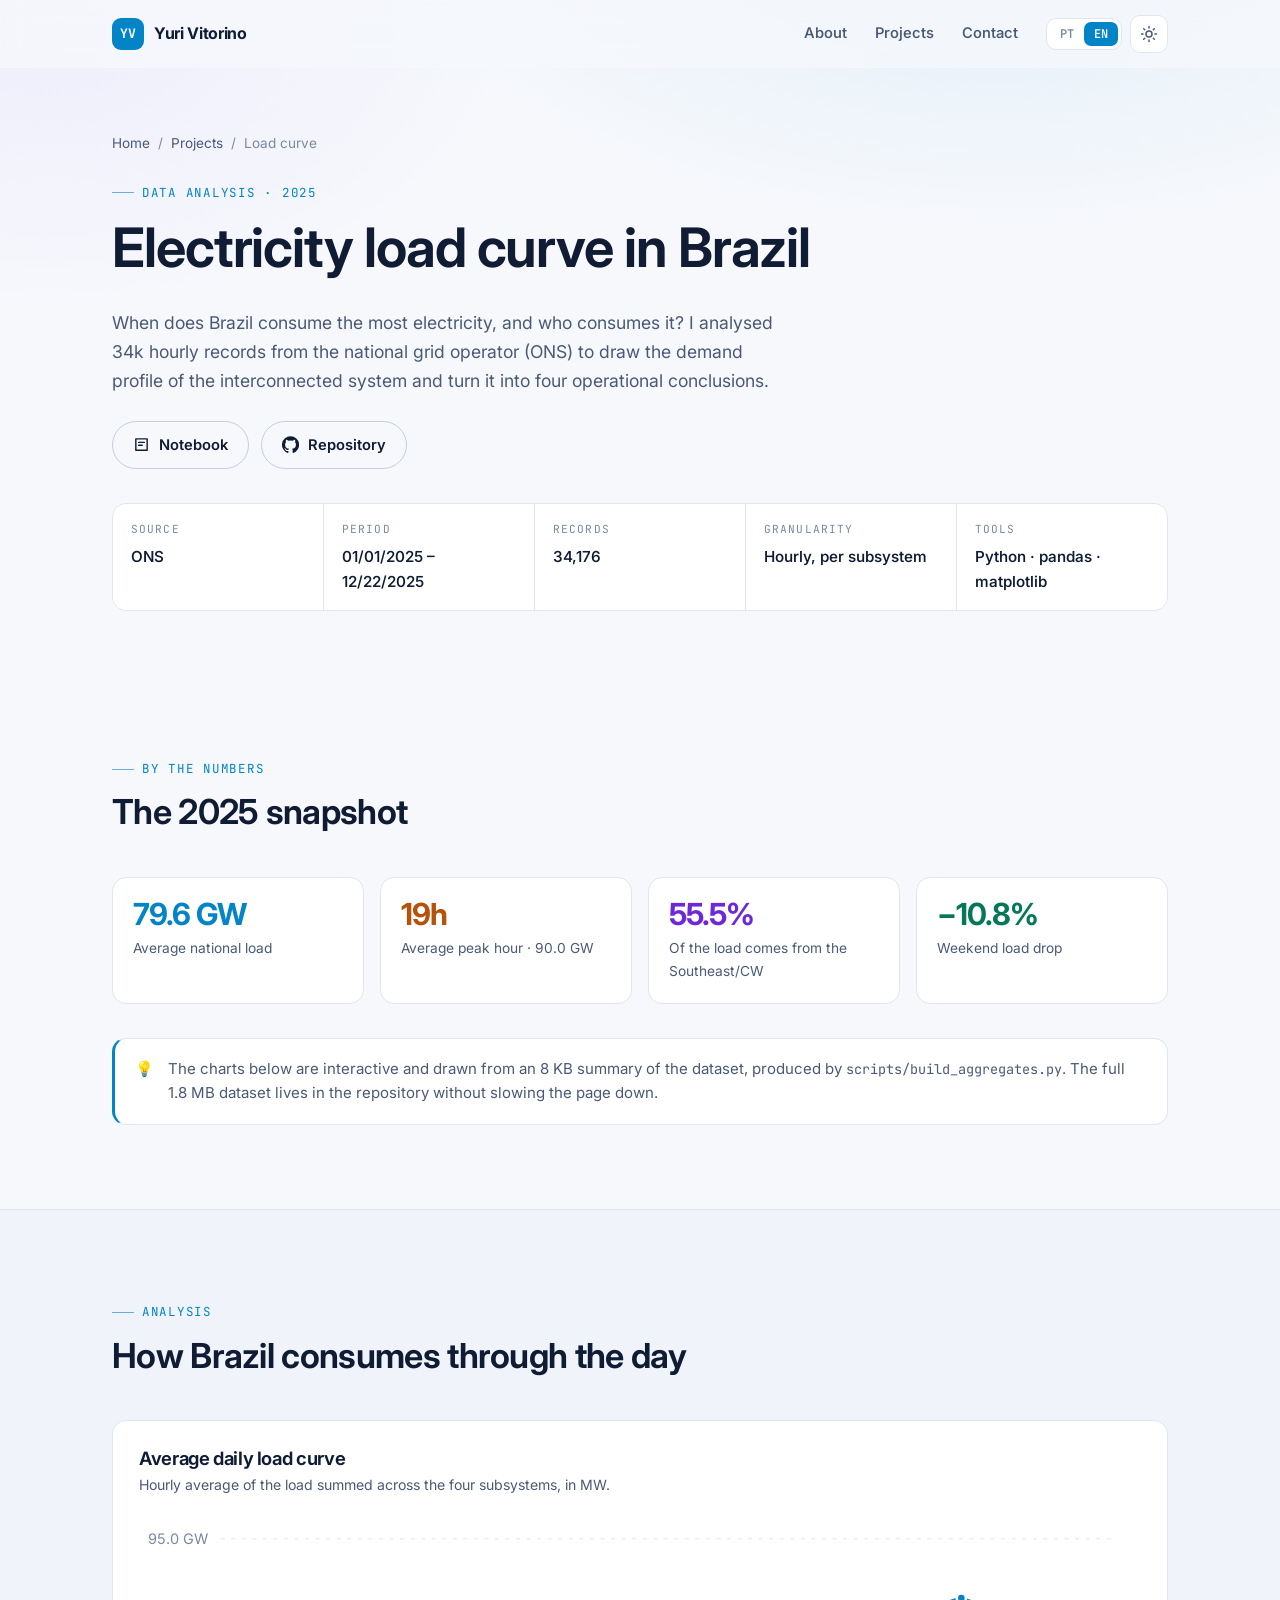
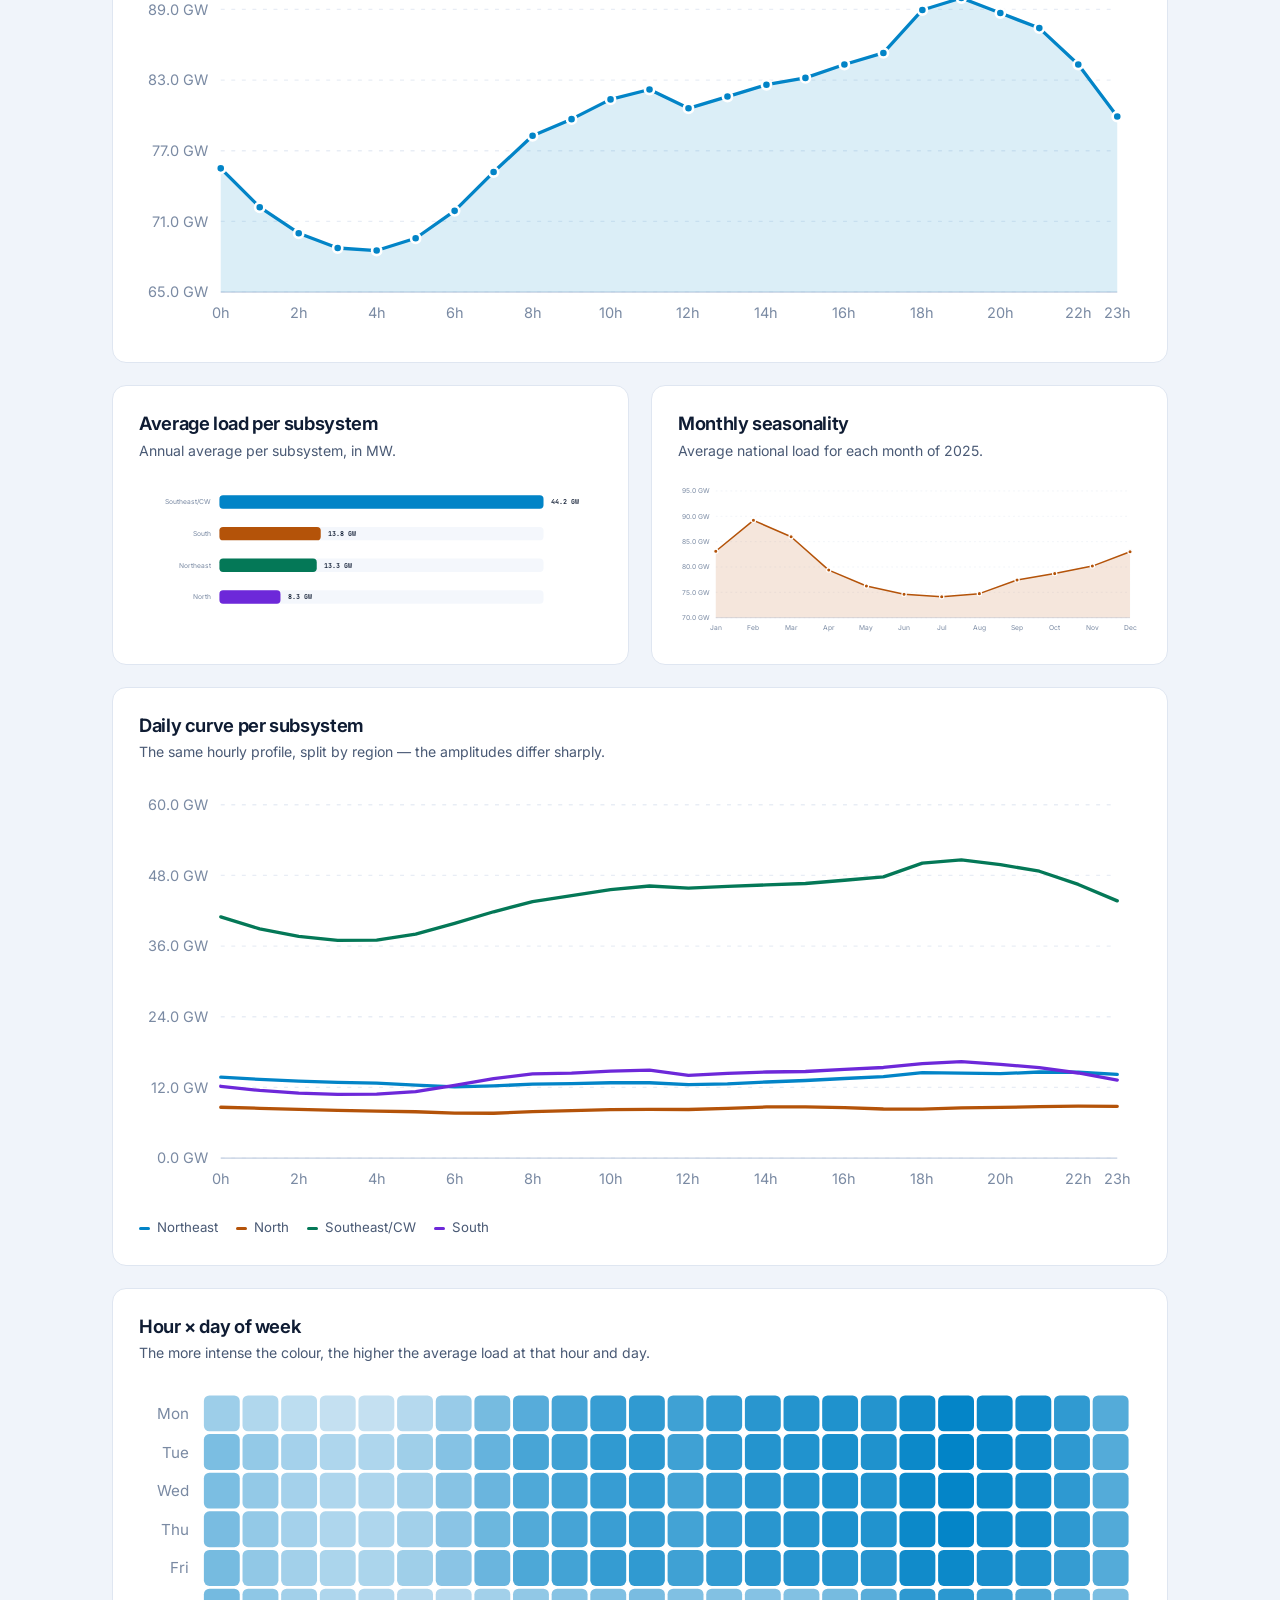
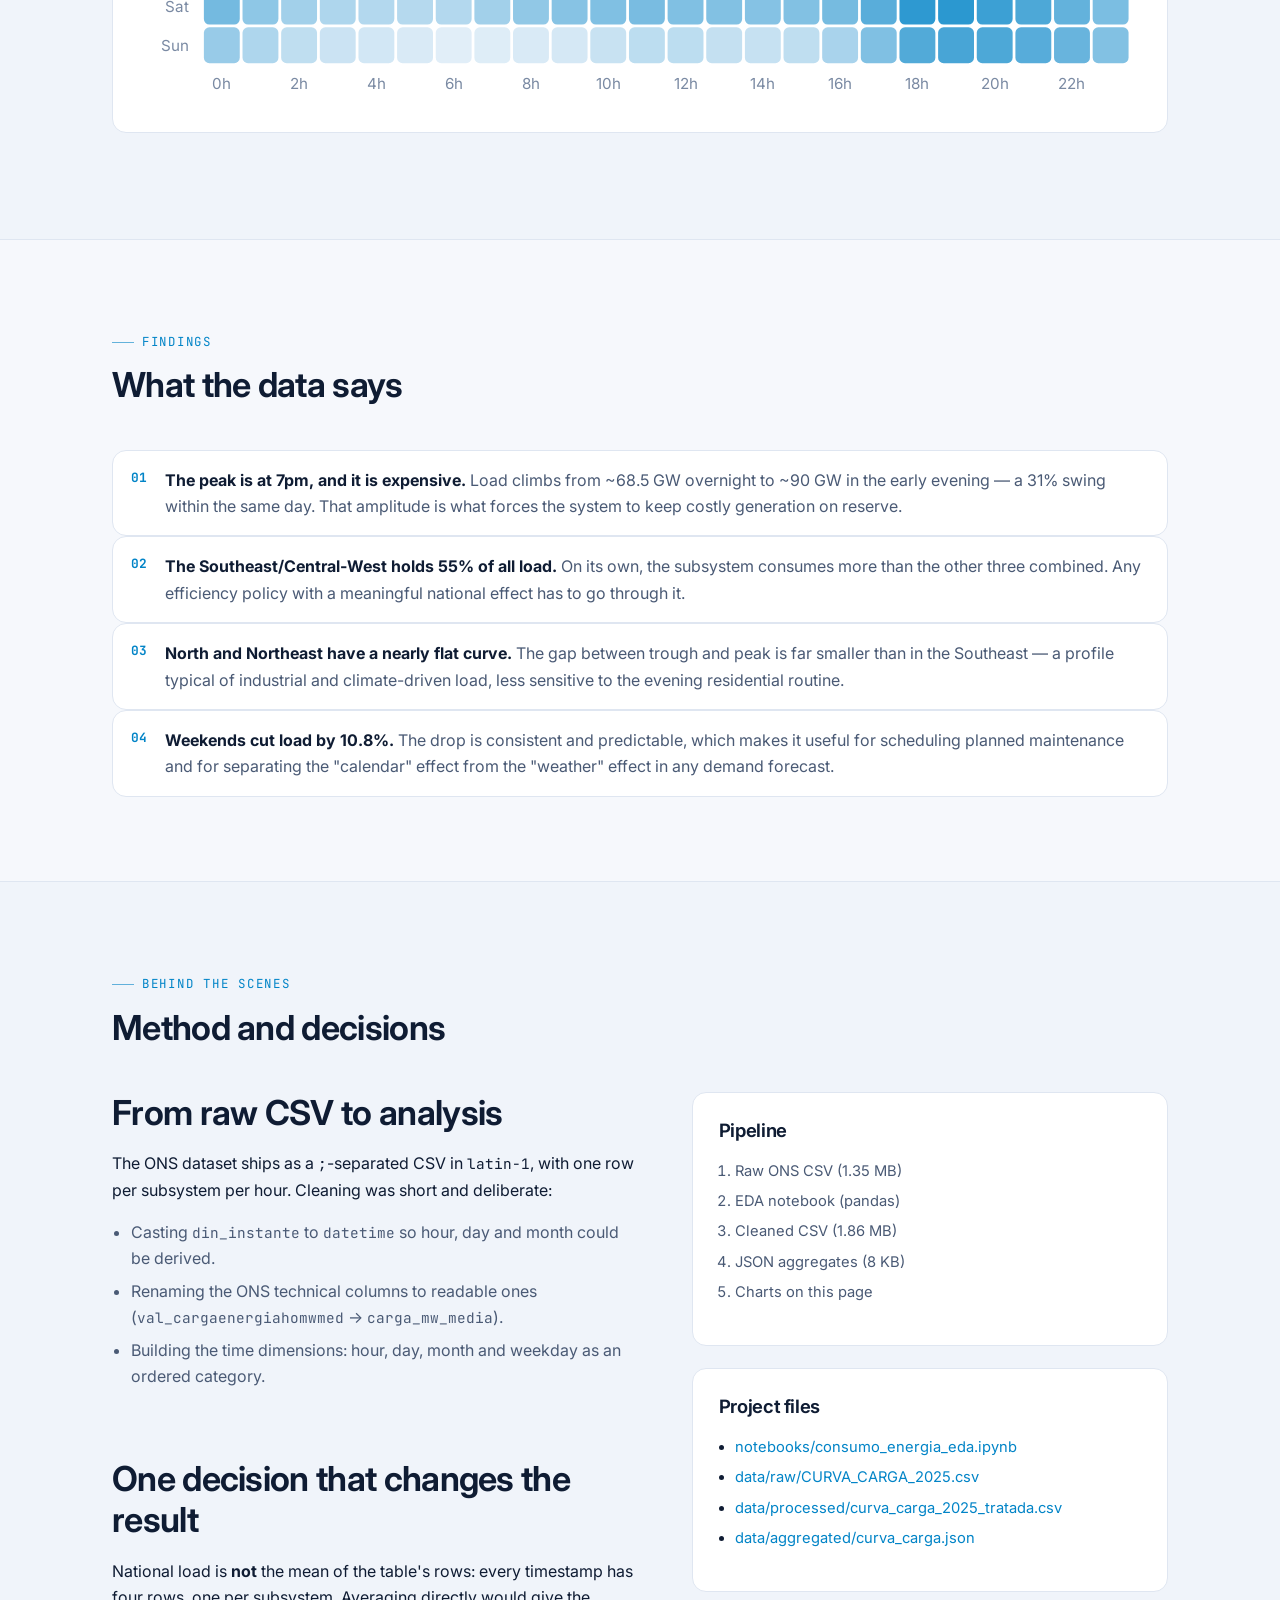
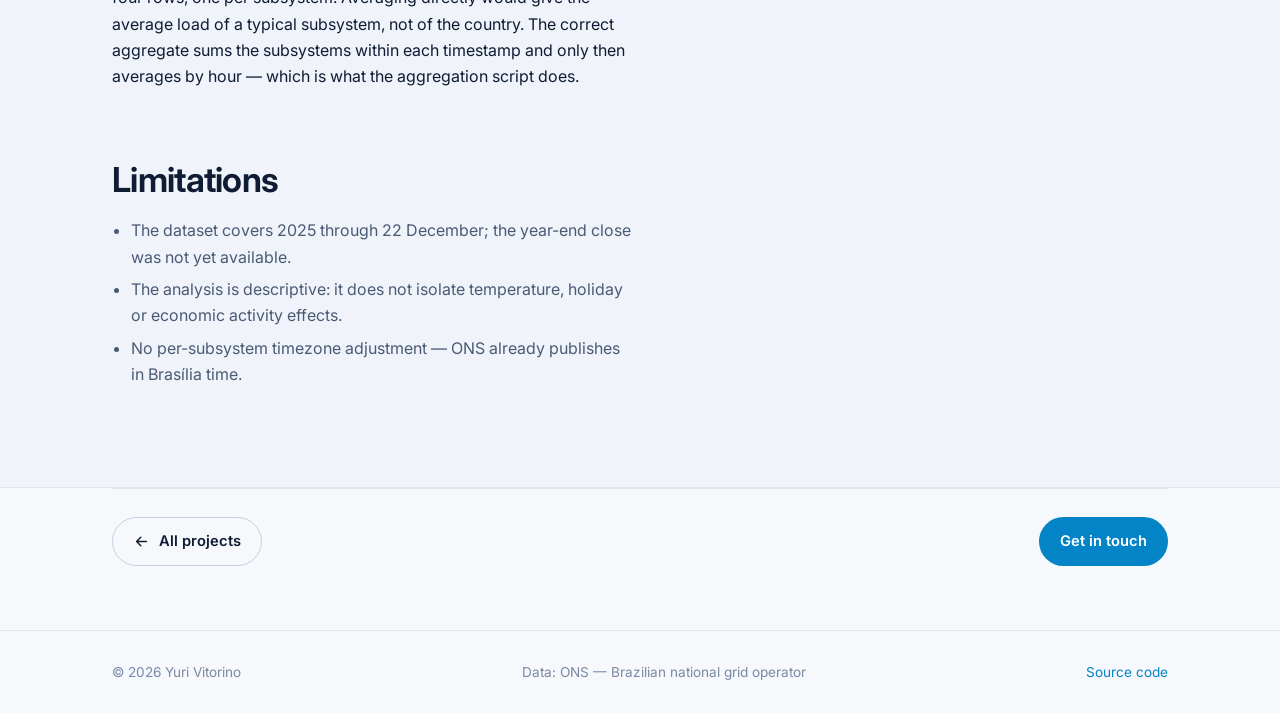
==== projects/consumo-energia-brasil/index.html @ fbf76cda "Restructure portfolio into a multi-project site Rebuild the site around a data-driven project list s" ====
<!DOCTYPE html>
<html lang="pt-BR" data-theme="dark">
<head>
<meta charset="UTF-8">
<meta name="viewport" content="width=device-width, initial-scale=1">
<title>Curva de carga de energia elétrica no Brasil — Yuri Vitorino</title>
<meta name="description" content="Análise exploratória de 34 mil registros horários do ONS: perfil de consumo do Sistema Interligado Nacional, horário de pico, peso de cada subsistema e queda de carga no fim de semana.">

<meta property="og:type" content="article">
<meta property="og:title" content="Curva de carga de energia elétrica no Brasil">
<meta property="og:description" content="Análise exploratória de 34 mil registros horários do ONS sobre o consumo de energia no Brasil.">
<meta property="og:url" content="https://yurifuji24.github.io/projects/consumo-energia-brasil/">

<link rel="icon" href="data:image/svg+xml,<svg xmlns='http://www.w3.org/2000/svg' viewBox='0 0 32 32'><rect width='32' height='32' rx='8' fill='%2338bdf8'/><text x='16' y='22' font-family='monospace' font-size='16' font-weight='700' text-anchor='middle' fill='%2304121f'>YV</text></svg>">

<link rel="preconnect" href="https://fonts.googleapis.com">
<link rel="preconnect" href="https://fonts.gstatic.com" crossorigin>
<link rel="stylesheet" href="https://fonts.googleapis.com/css2?family=Inter:wght@400;500;600;700&family=JetBrains+Mono:wght@400;600;700&display=swap">
<link rel="stylesheet" href="../../assets/css/style.css">

<script>
  (function () {
    var saved = null;
    try { saved = localStorage.getItem("portfolio:theme"); } catch (e) {}
    var prefersLight = window.matchMedia && window.matchMedia("(prefers-color-scheme: light)").matches;
    document.documentElement.setAttribute("data-theme", saved || (prefersLight ? "light" : "dark"));
  })();
</script>
<script src="../../assets/js/i18n.js"></script>
</head>

<body>
<a class="skip-link" href="#conteudo" data-pt="Pular para o conteúdo" data-en="Skip to content">Pular para o conteúdo</a>

<header class="site-header" data-header>
  <div class="container">
    <a class="brand" href="../../">
      <span class="brand__mark" aria-hidden="true">YV</span>
      <span>Yuri Vitorino</span>
    </a>

    <nav class="nav" data-nav aria-label="Menu principal">
      <a href="../../#sobre" data-i18n="nav.about">Sobre</a>
      <a href="../../#projetos" data-i18n="nav.projects">Projetos</a>
      <a href="../../#contato" data-i18n="nav.contact">Contato</a>
    </nav>

    <div class="header-tools">
      <div class="lang-switch" role="group" aria-label="Idioma / Language">
        <button type="button" data-lang-btn="pt" aria-pressed="true">PT</button>
        <button type="button" data-lang-btn="en" aria-pressed="false">EN</button>
      </div>

      <button type="button" class="icon-btn" data-theme-toggle data-i18n-aria-label="nav.theme" aria-label="Alternar tema claro/escuro">
        <svg viewBox="0 0 24 24" fill="none" stroke="currentColor" stroke-width="2" stroke-linecap="round" aria-hidden="true">
          <circle cx="12" cy="12" r="4"/>
          <path d="M12 2v2M12 20v2M4.9 4.9l1.4 1.4M17.7 17.7l1.4 1.4M2 12h2M20 12h2M4.9 19.1l1.4-1.4M17.7 6.3l1.4-1.4"/>
        </svg>
      </button>

      <button type="button" class="icon-btn nav-toggle" data-nav-toggle aria-expanded="false" data-i18n-aria-label="nav.menu" aria-label="Abrir menu">
        <svg viewBox="0 0 24 24" fill="none" stroke="currentColor" stroke-width="2" stroke-linecap="round" aria-hidden="true">
          <path d="M4 7h16M4 12h16M4 17h16"/>
        </svg>
      </button>
    </div>
  </div>
</header>

<main id="conteudo">

  <!-- ================= CAPA DO CASE ================= -->
  <section class="case-hero">
    <div class="container">
      <nav class="breadcrumb" aria-label="Breadcrumb">
        <a href="../../" data-i18n="nav.home">Início</a>
        <span aria-hidden="true">/</span>
        <a href="../../#projetos" data-i18n="nav.projects">Projetos</a>
        <span aria-hidden="true">/</span>
        <span data-pt="Curva de carga" data-en="Load curve">Curva de carga</span>
      </nav>

      <p class="eyebrow" data-pt="Análise de dados · 2025" data-en="Data analysis · 2025">Análise de dados · 2025</p>
      <h1 data-pt="Curva de carga de energia elétrica no Brasil"
          data-en="Electricity load curve in Brazil">Curva de carga de energia elétrica no Brasil</h1>

      <p class="lead" data-lang="pt">
        Quando o Brasil consome mais energia, e quem consome? Analisei 34 mil registros
        horários do ONS para desenhar o perfil de demanda do Sistema Interligado Nacional
        e transformar isso em quatro conclusões operacionais.
      </p>
      <p class="lead" data-lang="en">
        When does Brazil consume the most electricity, and who consumes it? I analysed 34k
        hourly records from the national grid operator (ONS) to draw the demand profile of
        the interconnected system and turn it into four operational conclusions.
      </p>

      <div class="hero__actions">
        <a class="btn btn--ghost" href="notebooks/consumo_energia_eda.ipynb">
          <svg viewBox="0 0 24 24" fill="none" stroke="currentColor" stroke-width="2" stroke-linecap="round" stroke-linejoin="round" aria-hidden="true"><path d="M4 4h16v16H4z"/><path d="M8 9h8M8 13h5"/></svg>
          <span data-i18n="cta.notebook">Notebook</span>
        </a>
        <a class="btn btn--ghost" href="https://github.com/Yurifuji24/yurifuji24.github.io/tree/main/projects/consumo-energia-brasil" target="_blank" rel="noopener">
          <svg viewBox="0 0 24 24" fill="currentColor" aria-hidden="true"><path d="M12 .5a12 12 0 0 0-3.79 23.4c.6.1.82-.26.82-.58v-2.2c-3.34.72-4.04-1.42-4.04-1.42-.55-1.4-1.34-1.77-1.34-1.77-1.1-.75.08-.73.08-.73 1.21.09 1.85 1.25 1.85 1.25 1.07 1.84 2.81 1.31 3.5 1 .11-.78.42-1.31.76-1.61-2.67-.3-5.47-1.34-5.47-5.96 0-1.32.47-2.39 1.24-3.23-.12-.31-.54-1.53.12-3.18 0 0 1.01-.32 3.3 1.23a11.4 11.4 0 0 1 6.01 0c2.29-1.55 3.3-1.23 3.3-1.23.66 1.65.24 2.87.12 3.18.77.84 1.24 1.91 1.24 3.23 0 4.63-2.8 5.65-5.48 5.95.43.37.81 1.1.81 2.22v3.29c0 .32.21.69.83.57A12 12 0 0 0 12 .5Z"/></svg>
          <span data-i18n="cta.repo">Repositório</span>
        </a>
      </div>

      <dl class="case-facts">
        <div class="case-fact">
          <dt data-pt="Fonte" data-en="Source">Fonte</dt>
          <dd>ONS</dd>
        </div>
        <div class="case-fact">
          <dt data-pt="Período" data-en="Period">Período</dt>
          <dd data-fact="periodo">—</dd>
        </div>
        <div class="case-fact">
          <dt data-pt="Registros" data-en="Records">Registros</dt>
          <dd data-fact="registros">—</dd>
        </div>
        <div class="case-fact">
          <dt data-pt="Granularidade" data-en="Granularity">Granularidade</dt>
          <dd data-pt="Horária, por subsistema" data-en="Hourly, per subsystem">Horária, por subsistema</dd>
        </div>
        <div class="case-fact">
          <dt data-pt="Ferramentas" data-en="Tools">Ferramentas</dt>
          <dd>Python · pandas · matplotlib</dd>
        </div>
      </dl>
    </div>
  </section>

  <!-- ================= NÚMEROS ================= -->
  <section class="section" id="numeros">
    <div class="container">
      <div class="section__head">
        <p class="eyebrow" data-pt="Em números" data-en="By the numbers">Em números</p>
        <h2 data-pt="O retrato de 2025" data-en="The 2025 snapshot">O retrato de 2025</h2>
      </div>

      <div class="kpi-grid" data-kpis>
        <div class="kpi kpi--accent">
          <p class="kpi__value" data-kpi="carga_media">—</p>
          <p class="kpi__label" data-pt="Carga média do SIN" data-en="Average national load">Carga média do SIN</p>
        </div>
        <div class="kpi kpi--amber">
          <p class="kpi__value" data-kpi="hora_pico">—</p>
          <p class="kpi__label" data-kpi-label="hora_pico" data-pt="Horário de pico médio" data-en="Average peak hour">Horário de pico médio</p>
        </div>
        <div class="kpi kpi--violet">
          <p class="kpi__value" data-kpi="share">—</p>
          <p class="kpi__label" data-pt="Da carga vem do Sudeste/CO" data-en="Of the load comes from the Southeast/CW">Da carga vem do Sudeste/CO</p>
        </div>
        <div class="kpi kpi--green">
          <p class="kpi__value" data-kpi="fds">—</p>
          <p class="kpi__label" data-pt="Queda de carga no fim de semana" data-en="Weekend load drop">Queda de carga no fim de semana</p>
        </div>
      </div>

      <div class="callout">
        <span aria-hidden="true">💡</span>
        <span data-lang="pt">
          Os gráficos abaixo são interativos e desenhados a partir de um resumo do dataset
          (8&nbsp;KB), gerado pelo script <code>scripts/build_aggregates.py</code>. A base
          completa de 1,8&nbsp;MB fica no repositório, sem pesar no carregamento da página.
        </span>
        <span data-lang="en">
          The charts below are interactive and drawn from an 8&nbsp;KB summary of the dataset,
          produced by <code>scripts/build_aggregates.py</code>. The full 1.8&nbsp;MB dataset
          lives in the repository without slowing the page down.
        </span>
      </div>
    </div>
  </section>

  <!-- ================= GRÁFICOS ================= -->
  <section class="section section--alt" id="analise">
    <div class="container">
      <div class="section__head">
        <p class="eyebrow" data-pt="Análise" data-en="Analysis">Análise</p>
        <h2 data-pt="Como o Brasil consome ao longo do dia" data-en="How Brazil consumes through the day">Como o Brasil consome ao longo do dia</h2>
      </div>

      <div class="chart-card">
        <div class="chart-card__head">
          <h3 data-pt="Curva média diária do SIN" data-en="Average daily load curve">Curva média diária do SIN</h3>
          <p data-pt="Média horária da carga somada dos quatro subsistemas, em MW."
             data-en="Hourly average of the load summed across the four subsystems, in MW.">Média horária da carga somada dos quatro subsistemas, em MW.</p>
        </div>
        <div class="chart-frame" data-chart="curva-sin"></div>
      </div>

      <div class="chart-grid-2">
        <div class="chart-card">
          <div class="chart-card__head">
            <h3 data-pt="Carga média por subsistema" data-en="Average load per subsystem">Carga média por subsistema</h3>
            <p data-pt="Média anual de cada subsistema, em MW."
               data-en="Annual average per subsystem, in MW.">Média anual de cada subsistema, em MW.</p>
          </div>
          <div class="chart-frame" data-chart="subsistemas"></div>
        </div>

        <div class="chart-card">
          <div class="chart-card__head">
            <h3 data-pt="Sazonalidade mensal" data-en="Monthly seasonality">Sazonalidade mensal</h3>
            <p data-pt="Carga média do SIN em cada mês de 2025."
               data-en="Average national load for each month of 2025.">Carga média do SIN em cada mês de 2025.</p>
          </div>
          <div class="chart-frame" data-chart="mensal"></div>
        </div>
      </div>

      <div class="chart-card">
        <div class="chart-card__head">
          <h3 data-pt="Curva diária por subsistema" data-en="Daily curve per subsystem">Curva diária por subsistema</h3>
          <p data-pt="O mesmo perfil horário, separado por região — as amplitudes são bem diferentes."
             data-en="The same hourly profile, split by region — the amplitudes differ sharply.">O mesmo perfil horário, separado por região — as amplitudes são bem diferentes.</p>
        </div>
        <div class="chart-frame" data-chart="curva-subsistemas"></div>
        <div class="chart-legend" data-legend="curva-subsistemas"></div>
      </div>

      <div class="chart-card">
        <div class="chart-card__head">
          <h3 data-pt="Hora × dia da semana" data-en="Hour × day of week">Hora × dia da semana</h3>
          <p data-pt="Quanto mais intensa a cor, maior a carga média naquela hora e naquele dia."
             data-en="The more intense the colour, the higher the average load at that hour and day.">Quanto mais intensa a cor, maior a carga média naquela hora e naquele dia.</p>
        </div>
        <div class="chart-frame" data-chart="heatmap"></div>
      </div>
    </div>
  </section>

  <!-- ================= INSIGHTS ================= -->
  <section class="section" id="conclusoes">
    <div class="container">
      <div class="section__head">
        <p class="eyebrow" data-pt="Conclusões" data-en="Findings">Conclusões</p>
        <h2 data-pt="O que os dados dizem" data-en="What the data says">O que os dados dizem</h2>
      </div>

      <ol class="insight-list" data-lang="pt">
        <li>
          <strong>O pico é às 19h e custa caro.</strong> A carga sobe de ~68,5&nbsp;GW na
          madrugada para ~90&nbsp;GW no início da noite — uma variação de 31% dentro do mesmo
          dia. É essa amplitude que obriga o sistema a manter geração cara em reserva.
        </li>
        <li>
          <strong>Sudeste/CO concentra 55% de toda a carga.</strong> Sozinho, o subsistema
          consome mais que os outros três somados. Qualquer política de eficiência com efeito
          relevante no SIN passa obrigatoriamente por ele.
        </li>
        <li>
          <strong>Norte e Nordeste têm curva quase plana.</strong> A diferença entre o vale e o
          pico é bem menor que no Sudeste/CO — perfil típico de carga industrial e de clima,
          menos sensível à rotina residencial noturna.
        </li>
        <li>
          <strong>O fim de semana derruba a carga em 10,8%.</strong> A queda é consistente e
          previsível, o que a torna útil para planejar manutenção programada e para separar
          o efeito "calendário" do efeito "clima" em qualquer previsão de demanda.
        </li>
      </ol>

      <ol class="insight-list" data-lang="en">
        <li>
          <strong>The peak is at 7pm, and it is expensive.</strong> Load climbs from ~68.5&nbsp;GW
          overnight to ~90&nbsp;GW in the early evening — a 31% swing within the same day. That
          amplitude is what forces the system to keep costly generation on reserve.
        </li>
        <li>
          <strong>The Southeast/Central-West holds 55% of all load.</strong> On its own, the
          subsystem consumes more than the other three combined. Any efficiency policy with a
          meaningful national effect has to go through it.
        </li>
        <li>
          <strong>North and Northeast have a nearly flat curve.</strong> The gap between trough
          and peak is far smaller than in the Southeast — a profile typical of industrial and
          climate-driven load, less sensitive to the evening residential routine.
        </li>
        <li>
          <strong>Weekends cut load by 10.8%.</strong> The drop is consistent and predictable,
          which makes it useful for scheduling planned maintenance and for separating the
          "calendar" effect from the "weather" effect in any demand forecast.
        </li>
      </ol>
    </div>
  </section>

  <!-- ================= MÉTODO ================= -->
  <section class="section section--alt" id="metodo">
    <div class="container">
      <div class="section__head">
        <p class="eyebrow" data-pt="Bastidores" data-en="Behind the scenes">Bastidores</p>
        <h2 data-pt="Método e decisões" data-en="Method and decisions">Método e decisões</h2>
      </div>

      <div class="about">
        <div class="prose" data-lang="pt">
          <h2>Do CSV bruto à análise</h2>
          <p>
            A base do ONS vem em CSV com separador <code>;</code> e codificação
            <code>latin-1</code>, com uma linha por subsistema por hora. O tratamento foi curto
            e deliberado:
          </p>
          <ul>
            <li>Conversão de <code>din_instante</code> para <code>datetime</code>, para poder derivar hora, dia e mês.</li>
            <li>Renomeação das colunas técnicas do ONS para nomes legíveis (<code>val_cargaenergiahomwmed</code> → <code>carga_mw_media</code>).</li>
            <li>Criação das dimensões de tempo: hora, dia, mês e dia da semana ordenado como categoria.</li>
          </ul>

          <h2>Uma decisão que muda o resultado</h2>
          <p>
            A carga do SIN <strong>não</strong> é a média das linhas da tabela: cada instante
            tem quatro linhas, uma por subsistema. Tirar a média direto daria a carga média de
            um subsistema típico, não a do país. O agregado correto é somar os subsistemas
            dentro de cada instante e só então tirar a média por hora — é o que o script de
            agregação faz.
          </p>

          <h2>Limitações</h2>
          <ul>
            <li>A base cobre 2025 até 22 de dezembro; o fechamento do ano ainda não estava disponível.</li>
            <li>A análise é descritiva: não separa efeito de temperatura, feriado ou atividade econômica.</li>
            <li>Sem ajuste de fuso horário por subsistema — o ONS já publica em horário de Brasília.</li>
          </ul>
        </div>

        <div class="prose" data-lang="en">
          <h2>From raw CSV to analysis</h2>
          <p>
            The ONS dataset ships as a <code>;</code>-separated CSV in <code>latin-1</code>,
            with one row per subsystem per hour. Cleaning was short and deliberate:
          </p>
          <ul>
            <li>Casting <code>din_instante</code> to <code>datetime</code> so hour, day and month could be derived.</li>
            <li>Renaming the ONS technical columns to readable ones (<code>val_cargaenergiahomwmed</code> → <code>carga_mw_media</code>).</li>
            <li>Building the time dimensions: hour, day, month and weekday as an ordered category.</li>
          </ul>

          <h2>One decision that changes the result</h2>
          <p>
            National load is <strong>not</strong> the mean of the table's rows: every timestamp
            has four rows, one per subsystem. Averaging directly would give the average load of
            a typical subsystem, not of the country. The correct aggregate sums the subsystems
            within each timestamp and only then averages by hour — which is what the
            aggregation script does.
          </p>

          <h2>Limitations</h2>
          <ul>
            <li>The dataset covers 2025 through 22 December; the year-end close was not yet available.</li>
            <li>The analysis is descriptive: it does not isolate temperature, holiday or economic activity effects.</li>
            <li>No per-subsystem timezone adjustment — ONS already publishes in Brasília time.</li>
          </ul>
        </div>

        <div>
          <div class="chart-card">
            <div class="chart-card__head">
              <h3 data-pt="Pipeline" data-en="Pipeline">Pipeline</h3>
            </div>
            <ol class="prose" style="padding-left:1.1em;color:var(--text-muted);font-size:0.92rem">
              <li data-pt="CSV bruto do ONS (1,35 MB)" data-en="Raw ONS CSV (1.35 MB)">CSV bruto do ONS (1,35 MB)</li>
              <li data-pt="Notebook de EDA (pandas)" data-en="EDA notebook (pandas)">Notebook de EDA (pandas)</li>
              <li data-pt="CSV tratado (1,86 MB)" data-en="Cleaned CSV (1.86 MB)">CSV tratado (1,86 MB)</li>
              <li data-pt="Agregados JSON (8 KB)" data-en="JSON aggregates (8 KB)">Agregados JSON (8 KB)</li>
              <li data-pt="Gráficos desta página" data-en="Charts on this page">Gráficos desta página</li>
            </ol>
          </div>

          <div class="chart-card">
            <div class="chart-card__head">
              <h3 data-pt="Arquivos do projeto" data-en="Project files">Arquivos do projeto</h3>
            </div>
            <ul class="prose" style="padding-left:1.1em;font-size:0.92rem">
              <li><a href="notebooks/consumo_energia_eda.ipynb">notebooks/consumo_energia_eda.ipynb</a></li>
              <li><a href="data/raw/CURVA_CARGA_2025.csv">data/raw/CURVA_CARGA_2025.csv</a></li>
              <li><a href="data/processed/curva_carga_2025_tratada.csv">data/processed/curva_carga_2025_tratada.csv</a></li>
              <li><a href="data/aggregated/curva_carga.json">data/aggregated/curva_carga.json</a></li>
            </ul>
          </div>
        </div>
      </div>
    </div>
  </section>

  <div class="container">
    <nav class="case-nav">
      <a class="btn btn--ghost" href="../../#projetos">
        <svg viewBox="0 0 24 24" fill="none" stroke="currentColor" stroke-width="2" stroke-linecap="round" stroke-linejoin="round" aria-hidden="true"><path d="M19 12H5M11 18l-6-6 6-6"/></svg>
        <span data-i18n="cta.allProjects">Todos os projetos</span>
      </a>
      <a class="btn btn--primary" href="../../#contato">
        <span data-pt="Falar comigo" data-en="Get in touch">Falar comigo</span>
      </a>
    </nav>
  </div>

</main>

<footer class="site-footer">
  <div class="container">
    <span>© <span data-year>2025</span> Yuri Vitorino</span>
    <span data-pt="Dados: ONS — Operador Nacional do Sistema Elétrico"
          data-en="Data: ONS — Brazilian national grid operator">Dados: ONS — Operador Nacional do Sistema Elétrico</span>
    <a href="https://github.com/Yurifuji24/yurifuji24.github.io" target="_blank" rel="noopener" data-i18n="footer.source">Código-fonte</a>
  </div>
</footer>

<script src="../../assets/js/main.js"></script>
<script src="../../assets/js/charts.js"></script>
<script>
/* Liga o JSON de agregados aos KPIs e aos gráficos desta página. */
(function () {
  "use strict";

  var SUB_LABELS = {
    SUDESTE: { pt: "Sudeste/CO", en: "Southeast/CW" },
    SUL: { pt: "Sul", en: "South" },
    NORDESTE: { pt: "Nordeste", en: "Northeast" },
    NORTE: { pt: "Norte", en: "North" },
  };

  var data = null;

  function locale() {
    return window.i18n.lang === "pt" ? "pt-BR" : "en-US";
  }

  function num(value, digits) {
    return Number(value).toLocaleString(locale(), {
      minimumFractionDigits: digits || 0,
      maximumFractionDigits: digits || 0,
    });
  }

  function subLabel(name) {
    var entry = SUB_LABELS[name];
    return entry ? entry[window.i18n.lang] : name;
  }

  function formatMW(value) {
    return num(value) + " MW";
  }

  function formatGW(value) {
    return num(value / 1000, 1) + " GW";
  }

  function fill(selector, text) {
    var node = document.querySelector(selector);
    if (node) node.textContent = text;
  }

  function renderFacts() {
    var meta = data.meta;
    var start = meta.periodo.inicio.split("-");
    var end = meta.periodo.fim.split("-");
    var pt = window.i18n.lang === "pt";
    fill(
      '[data-fact="periodo"]',
      pt
        ? start[2] + "/" + start[1] + "/" + start[0] + " – " + end[2] + "/" + end[1] + "/" + end[0]
        : start[1] + "/" + start[2] + "/" + start[0] + " – " + end[1] + "/" + end[2] + "/" + end[0]
    );
    fill('[data-fact="registros"]', num(meta.registros));
  }

  function renderKpis() {
    var k = data.kpis;
    fill('[data-kpi="carga_media"]', formatGW(k.carga_media_sin));
    fill('[data-kpi="hora_pico"]', k.hora_pico + "h");
    fill('[data-kpi="share"]', num(k.share_sudeste_pct, 1) + "%");
    fill('[data-kpi="fds"]', "−" + num(k.queda_fim_semana_pct, 1) + "%");

    var peakLabel = document.querySelector('[data-kpi-label="hora_pico"]');
    if (peakLabel) {
      peakLabel.textContent =
        (window.i18n.lang === "pt" ? "Horário de pico médio · " : "Average peak hour · ") +
        formatGW(k.pico_medio);
    }
  }

  function renderCharts() {
    var horas = data.curva_sin.horas.map(function (h) {
      return h + "h";
    });

    Charts.line(document.querySelector('[data-chart="curva-sin"]'), {
      labels: horas,
      series: [{ name: "SIN", values: data.curva_sin.carga_mw }],
      formatValue: formatGW,
      labelEvery: 2,
      ariaLabel:
        window.i18n.lang === "pt"
          ? "Curva média diária de carga do SIN, com pico às " + data.kpis.hora_pico + " horas"
          : "Average daily load curve, peaking at " + data.kpis.hora_pico + ":00",
    });

    Charts.bars(document.querySelector('[data-chart="subsistemas"]'), {
      items: data.media_por_subsistema.map(function (item) {
        return { label: subLabel(item.nome), value: item.carga_mw };
      }),
      formatValue: formatGW,
    });

    var meses = data.sazonalidade_mensal[window.i18n.lang === "pt" ? "meses_pt" : "meses_en"];
    Charts.line(document.querySelector('[data-chart="mensal"]'), {
      labels: meses,
      series: [{ name: "SIN", values: data.sazonalidade_mensal.carga_mw, color: "var(--amber)" }],
      formatValue: formatGW,
      labelEvery: 1,
      height: 260,
    });

    var series = data.curva_por_subsistema.series.map(function (item) {
      return { name: subLabel(item.nome), values: item.carga_mw };
    });
    Charts.line(document.querySelector('[data-chart="curva-subsistemas"]'), {
      labels: horas,
      series: series,
      formatValue: formatGW,
      labelEvery: 2,
      area: false,
    });

    var legend = document.querySelector('[data-legend="curva-subsistemas"]');
    if (legend) {
      legend.innerHTML = series
        .map(function (item, index) {
          var color = Charts.palette[index % Charts.palette.length];
          return (
            '<span><i style="background:' + color + '"></i>' + item.name + "</span>"
          );
        })
        .join("");
    }

    var heat = data.heatmap_semana;
    Charts.heatmap(document.querySelector('[data-chart="heatmap"]'), {
      rows: heat[window.i18n.lang === "pt" ? "dias_pt" : "dias_en"],
      cols: heat.horas.map(function (h) {
        return h + "h";
      }),
      values: heat.valores,
      formatValue: formatGW,
    });
  }

  function renderAll() {
    if (!data) return;
    renderFacts();
    renderKpis();
    renderCharts();
  }

  document.addEventListener("langchange", renderAll);

  fetch("data/aggregated/curva_carga.json", { cache: "no-cache" })
    .then(function (response) {
      if (!response.ok) throw new Error("HTTP " + response.status);
      return response.json();
    })
    .then(function (payload) {
      data = payload;
      renderAll();
    })
    .catch(function (error) {
      console.error("[case] não foi possível carregar os agregados", error);
      document.querySelectorAll(".chart-frame").forEach(function (frame) {
        frame.innerHTML =
          '<p class="empty-state">' +
          (window.i18n.lang === "pt"
            ? "Gráficos indisponíveis: rode o site em um servidor local (python -m http.server)."
            : "Charts unavailable: serve the site locally (python -m http.server).") +
          "</p>";
      });
    });
})();
</script>
</body>
</html>
---- assets/css/style.css ----
/* =========================================================================
   Yuri Vitorino — portfólio
   Design system: tokens, layout, componentes.
   Tema escuro por padrão; `data-theme="light"` no <html> troca a paleta.
   ========================================================================= */

/* --- 1. Tokens ---------------------------------------------------------- */

:root {
  /* Paleta escura (padrão) */
  --bg: #0b1120;
  --bg-soft: #0f172a;
  --surface: #111c33;
  --surface-2: #16243f;
  --border: #22314f;
  --border-strong: #2f4468;

  --text: #e8eefb;
  --text-muted: #93a3c0;
  --text-faint: #64748b;

  --accent: #38bdf8;
  --accent-strong: #0ea5e9;
  --accent-contrast: #04121f;
  --accent-soft: rgba(56, 189, 248, 0.12);

  --amber: #fbbf24;
  --green: #34d399;
  --violet: #a78bfa;
  --rose: #fb7185;

  --shadow-sm: 0 1px 2px rgba(2, 6, 23, 0.4);
  --shadow-md: 0 10px 30px -12px rgba(2, 6, 23, 0.7);
  --shadow-lg: 0 24px 60px -24px rgba(2, 6, 23, 0.85);

  /* Escala tipográfica e espaçamento */
  --font-sans: "Inter", ui-sans-serif, system-ui, -apple-system, "Segoe UI",
    Roboto, Helvetica, Arial, sans-serif;
  --font-mono: "JetBrains Mono", ui-monospace, SFMono-Regular, Menlo, Consolas,
    monospace;

  --radius-sm: 8px;
  --radius: 14px;
  --radius-lg: 22px;

  --container: 1120px;
  --header-h: 68px;

  --ease: cubic-bezier(0.2, 0.7, 0.3, 1);
}

:root[data-theme="light"] {
  --bg: #f6f8fc;
  --bg-soft: #eef2f9;
  --surface: #ffffff;
  --surface-2: #f4f7fc;
  --border: #dfe6f1;
  --border-strong: #c3cfe2;

  --text: #0f1c33;
  --text-muted: #4a5a75;
  --text-faint: #7a8aa3;

  --accent: #0284c7;
  --accent-strong: #0369a1;
  --accent-contrast: #ffffff;
  --accent-soft: rgba(2, 132, 199, 0.1);

  --amber: #b45309;
  --green: #047857;
  --violet: #6d28d9;
  --rose: #be123c;

  --shadow-sm: 0 1px 2px rgba(15, 28, 51, 0.06);
  --shadow-md: 0 10px 30px -14px rgba(15, 28, 51, 0.25);
  --shadow-lg: 0 24px 60px -28px rgba(15, 28, 51, 0.3);
}

/* --- 2. Base ------------------------------------------------------------ */

*,
*::before,
*::after {
  box-sizing: border-box;
}

html {
  scroll-behavior: smooth;
  scroll-padding-top: calc(var(--header-h) + 16px);
  -webkit-text-size-adjust: 100%;
}

body {
  margin: 0;
  font-family: var(--font-sans);
  font-size: 16px;
  line-height: 1.65;
  color: var(--text);
  background-color: var(--bg);
  background-image:
    radial-gradient(60rem 32rem at 78% -12%, var(--accent-soft), transparent 65%),
    radial-gradient(48rem 28rem at 4% 4%, rgba(167, 139, 250, 0.09), transparent 60%);
  background-attachment: fixed;
  -webkit-font-smoothing: antialiased;
  transition: background-color 0.25s var(--ease), color 0.25s var(--ease);
}

h1,
h2,
h3,
h4 {
  margin: 0 0 0.5em;
  line-height: 1.2;
  letter-spacing: -0.02em;
  font-weight: 650;
}

h1 { font-size: clamp(2.1rem, 5.5vw, 3.4rem); }
h2 { font-size: clamp(1.6rem, 3.4vw, 2.15rem); }
h3 { font-size: 1.15rem; }

p { margin: 0 0 1rem; }
p:last-child { margin-bottom: 0; }

a {
  color: var(--accent);
  text-decoration: none;
  transition: color 0.15s var(--ease);
}
a:hover { color: var(--accent-strong); }

img { max-width: 100%; height: auto; display: block; }

code, kbd, pre { font-family: var(--font-mono); font-size: 0.9em; }

:focus-visible {
  outline: 2px solid var(--accent);
  outline-offset: 3px;
  border-radius: 4px;
}

::selection {
  background: var(--accent);
  color: var(--accent-contrast);
}

@media (prefers-reduced-motion: reduce) {
  html { scroll-behavior: auto; }
  *, *::before, *::after {
    animation-duration: 0.01ms !important;
    transition-duration: 0.01ms !important;
  }
}

/* --- 3. Utilitários ----------------------------------------------------- */

.container {
  width: 100%;
  max-width: var(--container);
  margin-inline: auto;
  padding-inline: clamp(20px, 5vw, 32px);
}

.visually-hidden {
  position: absolute;
  width: 1px; height: 1px;
  margin: -1px; padding: 0;
  overflow: hidden;
  clip: rect(0 0 0 0);
  white-space: nowrap;
  border: 0;
}

.skip-link {
  position: absolute;
  left: 16px;
  top: -60px;
  z-index: 100;
  padding: 10px 16px;
  background: var(--accent);
  color: var(--accent-contrast);
  border-radius: var(--radius-sm);
  font-weight: 600;
  transition: top 0.2s var(--ease);
}
.skip-link:focus { top: 16px; color: var(--accent-contrast); }

.eyebrow {
  display: inline-flex;
  align-items: center;
  gap: 8px;
  font-family: var(--font-mono);
  font-size: 0.78rem;
  letter-spacing: 0.14em;
  text-transform: uppercase;
  color: var(--accent);
  margin-bottom: 12px;
}
.eyebrow::before {
  content: "";
  width: 22px;
  height: 1px;
  background: currentColor;
  opacity: 0.6;
}

.lead {
  font-size: 1.05rem;
  color: var(--text-muted);
  max-width: 62ch;
}

/* --- 4. Botões e chips -------------------------------------------------- */

.btn {
  display: inline-flex;
  align-items: center;
  justify-content: center;
  gap: 9px;
  padding: 11px 20px;
  border-radius: 999px;
  border: 1px solid transparent;
  font-size: 0.92rem;
  font-weight: 600;
  cursor: pointer;
  white-space: nowrap;
  transition: transform 0.15s var(--ease), background-color 0.15s var(--ease),
    border-color 0.15s var(--ease), color 0.15s var(--ease);
}
.btn:hover { transform: translateY(-1px); }
.btn:active { transform: translateY(0); }

.btn--primary {
  background: var(--accent);
  color: var(--accent-contrast);
}
.btn--primary:hover { background: var(--accent-strong); color: var(--accent-contrast); }

.btn--ghost {
  background: transparent;
  border-color: var(--border-strong);
  color: var(--text);
}
.btn--ghost:hover { border-color: var(--accent); color: var(--accent); }

.btn svg { width: 17px; height: 17px; flex: none; }

.tag {
  display: inline-block;
  padding: 4px 11px;
  border-radius: 999px;
  border: 1px solid var(--border);
  background: var(--surface-2);
  color: var(--text-muted);
  font-size: 0.76rem;
  font-weight: 550;
  letter-spacing: 0.01em;
  white-space: nowrap;
}

.icon-btn {
  display: inline-flex;
  align-items: center;
  justify-content: center;
  width: 38px;
  height: 38px;
  border-radius: 10px;
  border: 1px solid var(--border);
  background: var(--surface);
  color: var(--text-muted);
  cursor: pointer;
  transition: color 0.15s var(--ease), border-color 0.15s var(--ease);
}
.icon-btn:hover { color: var(--accent); border-color: var(--accent); }
.icon-btn svg { width: 18px; height: 18px; }

/* --- 5. Cabeçalho ------------------------------------------------------- */

.site-header {
  position: sticky;
  top: 0;
  z-index: 50;
  height: var(--header-h);
  display: flex;
  align-items: center;
  background: color-mix(in srgb, var(--bg) 82%, transparent);
  backdrop-filter: blur(14px);
  border-bottom: 1px solid transparent;
  transition: border-color 0.2s var(--ease), background-color 0.2s var(--ease);
}
.site-header.is-scrolled { border-bottom-color: var(--border); }

.site-header .container {
  display: flex;
  align-items: center;
  gap: 16px;
}

.brand {
  display: inline-flex;
  align-items: center;
  gap: 10px;
  font-weight: 700;
  letter-spacing: -0.02em;
  color: var(--text);
  margin-right: auto;
}
.brand:hover { color: var(--text); }

.brand__mark {
  display: grid;
  place-items: center;
  width: 32px;
  height: 32px;
  border-radius: 9px;
  background: var(--accent);
  color: var(--accent-contrast);
  font-family: var(--font-mono);
  font-size: 0.82rem;
  font-weight: 700;
}

.nav {
  display: flex;
  align-items: center;
  gap: 4px;
}
.nav a {
  padding: 8px 12px;
  border-radius: 8px;
  font-size: 0.92rem;
  font-weight: 550;
  color: var(--text-muted);
}
.nav a:hover,
.nav a.is-active {
  color: var(--text);
  background: var(--surface-2);
}

.header-tools {
  display: flex;
  align-items: center;
  gap: 8px;
}

.lang-switch {
  display: inline-flex;
  padding: 3px;
  border-radius: 10px;
  border: 1px solid var(--border);
  background: var(--surface);
}
.lang-switch button {
  padding: 4px 10px;
  border: 0;
  border-radius: 7px;
  background: transparent;
  color: var(--text-faint);
  font-family: var(--font-mono);
  font-size: 0.75rem;
  font-weight: 600;
  cursor: pointer;
  transition: background-color 0.15s var(--ease), color 0.15s var(--ease);
}
.lang-switch button[aria-pressed="true"] {
  background: var(--accent);
  color: var(--accent-contrast);
}

.nav-toggle { display: none; }

@media (max-width: 860px) {
  .nav-toggle { display: inline-flex; }
  .nav {
    position: fixed;
    inset: var(--header-h) 0 auto 0;
    flex-direction: column;
    align-items: stretch;
    gap: 2px;
    padding: 14px clamp(20px, 5vw, 32px) 20px;
    background: var(--bg);
    border-bottom: 1px solid var(--border);
    box-shadow: var(--shadow-md);
    transform: translateY(-8px);
    opacity: 0;
    visibility: hidden;
    transition: opacity 0.18s var(--ease), transform 0.18s var(--ease),
      visibility 0.18s;
  }
  .nav.is-open { opacity: 1; visibility: visible; transform: none; }
  .nav a { padding: 12px; font-size: 1rem; }
}

/* --- 6. Hero ------------------------------------------------------------ */

.hero {
  padding: clamp(56px, 11vw, 108px) 0 clamp(40px, 7vw, 72px);
}

.hero__grid {
  display: grid;
  grid-template-columns: minmax(0, 1.35fr) minmax(0, 1fr);
  gap: clamp(32px, 6vw, 64px);
  align-items: center;
}

.status-pill {
  display: inline-flex;
  align-items: center;
  gap: 9px;
  padding: 6px 14px 6px 10px;
  border-radius: 999px;
  border: 1px solid var(--border);
  background: var(--surface);
  color: var(--text-muted);
  font-size: 0.82rem;
  font-weight: 550;
  margin-bottom: 22px;
}
.status-pill__dot {
  width: 8px;
  height: 8px;
  border-radius: 50%;
  background: var(--green);
  box-shadow: 0 0 0 4px color-mix(in srgb, var(--green) 22%, transparent);
}

.hero h1 { margin-bottom: 14px; }

.hero__role {
  font-size: clamp(1.05rem, 2.3vw, 1.3rem);
  font-weight: 550;
  color: var(--accent);
  margin-bottom: 18px;
}

.hero__text {
  font-size: 1.05rem;
  color: var(--text-muted);
  max-width: 56ch;
  margin-bottom: 28px;
}

.hero__actions {
  display: flex;
  flex-wrap: wrap;
  gap: 12px;
  margin-bottom: 34px;
}

.hero__stats {
  display: flex;
  flex-wrap: wrap;
  gap: clamp(20px, 4vw, 40px);
  padding-top: 26px;
  border-top: 1px solid var(--border);
}
.hero__stat strong {
  display: block;
  font-size: 1.55rem;
  font-weight: 700;
  letter-spacing: -0.03em;
  line-height: 1.1;
}
.hero__stat span {
  font-size: 0.82rem;
  color: var(--text-faint);
}

/* Cartão de código decorativo do hero */
.hero__aside {
  border-radius: var(--radius-lg);
  border: 1px solid var(--border);
  background: var(--surface);
  box-shadow: var(--shadow-lg);
  overflow: hidden;
}
.hero__aside-bar {
  display: flex;
  align-items: center;
  gap: 7px;
  padding: 12px 16px;
  border-bottom: 1px solid var(--border);
  background: var(--surface-2);
}
.hero__aside-bar i {
  width: 10px; height: 10px;
  border-radius: 50%;
  background: var(--border-strong);
}
.hero__aside-bar span {
  margin-left: 6px;
  font-family: var(--font-mono);
  font-size: 0.74rem;
  color: var(--text-faint);
}
.hero__aside pre {
  margin: 0;
  padding: 18px;
  font-size: 0.78rem;
  line-height: 1.75;
  overflow-x: auto;
  color: var(--text-muted);
}
.hero__aside .k { color: var(--violet); }
.hero__aside .s { color: var(--green); }
.hero__aside .c { color: var(--text-faint); font-style: italic; }
.hero__aside .f { color: var(--accent); }

@media (max-width: 900px) {
  .hero__grid { grid-template-columns: 1fr; }
  .hero__aside { display: none; }
}

/* --- 7. Seções ---------------------------------------------------------- */

.section {
  padding: clamp(48px, 8vw, 84px) 0;
  scroll-margin-top: var(--header-h);
}
.section--alt {
  background: color-mix(in srgb, var(--bg-soft) 70%, transparent);
  border-block: 1px solid var(--border);
}

.section__head {
  max-width: 68ch;
  margin-bottom: clamp(28px, 4vw, 44px);
}

/* --- 8. Sobre e competências ------------------------------------------- */

.about {
  display: grid;
  grid-template-columns: minmax(0, 1.1fr) minmax(0, 1fr);
  gap: clamp(28px, 5vw, 56px);
}
@media (max-width: 820px) {
  .about { grid-template-columns: 1fr; }
}

.about__text p { color: var(--text-muted); }

.skill-group + .skill-group { margin-top: 22px; }
.skill-group h3 {
  font-size: 0.8rem;
  font-family: var(--font-mono);
  text-transform: uppercase;
  letter-spacing: 0.12em;
  color: var(--text-faint);
  margin-bottom: 10px;
}
.skill-group ul {
  display: flex;
  flex-wrap: wrap;
  gap: 8px;
  list-style: none;
  margin: 0;
  padding: 0;
}

/* --- 9. Grid de projetos ------------------------------------------------ */

.filters {
  display: flex;
  flex-wrap: wrap;
  gap: 8px;
  margin-bottom: 28px;
}
.filter {
  padding: 7px 15px;
  border-radius: 999px;
  border: 1px solid var(--border);
  background: transparent;
  color: var(--text-muted);
  font-size: 0.85rem;
  font-weight: 550;
  cursor: pointer;
  transition: all 0.15s var(--ease);
}
.filter:hover { border-color: var(--border-strong); color: var(--text); }
.filter[aria-pressed="true"] {
  background: var(--accent);
  border-color: var(--accent);
  color: var(--accent-contrast);
}

.project-grid {
  display: grid;
  grid-template-columns: repeat(auto-fill, minmax(320px, 1fr));
  gap: 22px;
}
@media (max-width: 560px) {
  .project-grid { grid-template-columns: 1fr; }
}

.project-card {
  position: relative;
  display: flex;
  flex-direction: column;
  border-radius: var(--radius);
  border: 1px solid var(--border);
  background: var(--surface);
  overflow: hidden;
  transition: transform 0.2s var(--ease), border-color 0.2s var(--ease),
    box-shadow 0.2s var(--ease);
}
.project-card:hover {
  transform: translateY(-4px);
  border-color: var(--border-strong);
  box-shadow: var(--shadow-md);
}
.project-card.is-hidden { display: none; }

.project-card__cover {
  position: relative;
  aspect-ratio: 16 / 9;
  background: var(--surface-2);
  overflow: hidden;
}
.project-card__cover img {
  width: 100%;
  height: 100%;
  /* `contain` + fundo branco: as figuras vindas do matplotlib aparecem
     inteiras e legíveis também no tema escuro. */
  object-fit: contain;
  background: #ffffff;
  transition: transform 0.4s var(--ease);
}
.project-card:hover .project-card__cover img { transform: scale(1.04); }

.project-card__fallback {
  display: grid;
  place-items: center;
  width: 100%;
  height: 100%;
  font-family: var(--font-mono);
  font-size: 2rem;
  font-weight: 700;
  color: var(--accent);
  background:
    linear-gradient(135deg, var(--accent-soft), transparent 60%),
    var(--surface-2);
}

.project-card__status {
  position: absolute;
  top: 12px;
  right: 12px;
  padding: 4px 10px;
  border-radius: 999px;
  font-size: 0.7rem;
  font-weight: 650;
  letter-spacing: 0.04em;
  text-transform: uppercase;
  background: color-mix(in srgb, var(--bg) 78%, transparent);
  backdrop-filter: blur(6px);
  border: 1px solid var(--border);
  color: var(--text-muted);
}
.project-card__status[data-status="destaque"] { color: var(--amber); }
.project-card__status[data-status="andamento"] { color: var(--violet); }

.project-card__body {
  display: flex;
  flex-direction: column;
  flex: 1;
  gap: 12px;
  padding: 20px;
}

.project-card__meta {
  display: flex;
  align-items: center;
  gap: 10px;
  font-family: var(--font-mono);
  font-size: 0.72rem;
  letter-spacing: 0.08em;
  text-transform: uppercase;
  color: var(--text-faint);
}

.project-card__title { margin: 0; font-size: 1.15rem; }
.project-card__title a { color: var(--text); }
.project-card__title a::after {
  content: "";
  position: absolute;
  inset: 0;
}
.project-card:hover .project-card__title a { color: var(--accent); }

.project-card__summary {
  color: var(--text-muted);
  font-size: 0.92rem;
  margin: 0;
  flex: 1;
}

.project-card__tags {
  display: flex;
  flex-wrap: wrap;
  gap: 7px;
  list-style: none;
  margin: 0;
  padding: 0;
}

.project-card__cta {
  display: inline-flex;
  align-items: center;
  gap: 7px;
  font-size: 0.88rem;
  font-weight: 600;
  color: var(--accent);
}
.project-card__cta svg { width: 15px; height: 15px; transition: transform 0.2s var(--ease); }
.project-card:hover .project-card__cta svg { transform: translateX(3px); }

.empty-state,
.loading-state {
  padding: 40px 20px;
  border: 1px dashed var(--border);
  border-radius: var(--radius);
  text-align: center;
  color: var(--text-faint);
}

/* --- 10. Contato e rodapé ---------------------------------------------- */

.contact-card {
  display: grid;
  grid-template-columns: minmax(0, 1fr) auto;
  gap: 28px;
  align-items: center;
  padding: clamp(28px, 5vw, 44px);
  border-radius: var(--radius-lg);
  border: 1px solid var(--border);
  background:
    linear-gradient(135deg, var(--accent-soft), transparent 55%),
    var(--surface);
}
@media (max-width: 720px) {
  .contact-card { grid-template-columns: 1fr; }
}

.contact-links {
  display: flex;
  flex-wrap: wrap;
  gap: 12px;
}

.site-footer {
  padding: 30px 0;
  border-top: 1px solid var(--border);
  color: var(--text-faint);
  font-size: 0.85rem;
}
.site-footer .container {
  display: flex;
  flex-wrap: wrap;
  gap: 12px;
  justify-content: space-between;
  align-items: center;
}

/* --- 11. Página de projeto (case) -------------------------------------- */

.breadcrumb {
  display: flex;
  align-items: center;
  gap: 8px;
  font-size: 0.85rem;
  color: var(--text-faint);
  margin-bottom: 20px;
}
.breadcrumb a { color: var(--text-muted); }
.breadcrumb a:hover { color: var(--accent); }

.case-hero { padding: clamp(36px, 6vw, 64px) 0 clamp(28px, 4vw, 40px); }
.case-hero h1 { max-width: 20ch; }
.case-hero .lead { font-size: 1.1rem; margin-bottom: 26px; }

.case-facts {
  display: grid;
  grid-template-columns: repeat(auto-fit, minmax(160px, 1fr));
  gap: 1px;
  margin-top: 32px;
  border: 1px solid var(--border);
  border-radius: var(--radius);
  background: var(--border);
  overflow: hidden;
}
.case-fact {
  padding: 16px 18px;
  background: var(--surface);
}
.case-fact dt {
  font-family: var(--font-mono);
  font-size: 0.7rem;
  letter-spacing: 0.1em;
  text-transform: uppercase;
  color: var(--text-faint);
  margin-bottom: 5px;
}
.case-fact dd {
  margin: 0;
  font-size: 0.95rem;
  font-weight: 550;
}

.kpi-grid {
  display: grid;
  grid-template-columns: repeat(auto-fit, minmax(210px, 1fr));
  gap: 16px;
  margin-bottom: 34px;
}
.kpi {
  padding: 20px;
  border-radius: var(--radius);
  border: 1px solid var(--border);
  background: var(--surface);
}
.kpi__value {
  font-size: 1.9rem;
  font-weight: 700;
  letter-spacing: -0.035em;
  line-height: 1.1;
  margin-bottom: 6px;
}
.kpi__value small {
  font-size: 0.95rem;
  font-weight: 600;
  color: var(--text-muted);
  margin-left: 3px;
}
.kpi__label { font-size: 0.86rem; color: var(--text-muted); }
.kpi--accent .kpi__value { color: var(--accent); }
.kpi--amber .kpi__value { color: var(--amber); }
.kpi--green .kpi__value { color: var(--green); }
.kpi--violet .kpi__value { color: var(--violet); }

.chart-card {
  padding: clamp(18px, 3vw, 26px);
  border-radius: var(--radius);
  border: 1px solid var(--border);
  background: var(--surface);
  margin-bottom: 22px;
}
.chart-card__head { margin-bottom: 18px; }
.chart-card__head h3 { margin-bottom: 4px; }
.chart-card__head p {
  font-size: 0.88rem;
  color: var(--text-muted);
  margin: 0;
}
.chart-frame {
  width: 100%;
  overflow-x: auto;
}
.chart-frame svg { display: block; width: 100%; height: auto; min-width: 460px; }

.chart-legend {
  display: flex;
  flex-wrap: wrap;
  gap: 8px 18px;
  margin-top: 14px;
  font-size: 0.83rem;
  color: var(--text-muted);
}
.chart-legend span {
  display: inline-flex;
  align-items: center;
  gap: 7px;
}
.chart-legend i {
  width: 11px;
  height: 3px;
  border-radius: 2px;
  background: currentColor;
}

.chart-grid-2 {
  display: grid;
  grid-template-columns: repeat(auto-fit, minmax(340px, 1fr));
  gap: 22px;
  margin-bottom: 22px;
}
.chart-grid-2 .chart-card { margin-bottom: 0; }

/* Eixos e séries dos gráficos SVG */
.chart-axis line,
.chart-axis path { stroke: var(--border); stroke-width: 1; }
.chart-grid line { stroke: var(--border); stroke-width: 1; stroke-dasharray: 3 5; opacity: 0.7; }
.chart-label { fill: var(--text-faint); font-size: 11px; font-family: var(--font-sans); }
.chart-value { fill: var(--text); font-size: 11px; font-weight: 600; font-family: var(--font-mono); }
.chart-line { fill: none; stroke-width: 2.5; stroke-linecap: round; stroke-linejoin: round; }
.chart-area { opacity: 0.14; }
.chart-dot { stroke: var(--surface); stroke-width: 2; }

.insight-list {
  list-style: none;
  margin: 0;
  padding: 0;
  display: grid;
  gap: 14px;
}
.insight-list li {
  position: relative;
  padding: 16px 18px 16px 52px;
  border-radius: var(--radius);
  border: 1px solid var(--border);
  background: var(--surface);
  color: var(--text-muted);
}
.insight-list li strong { color: var(--text); }
.insight-list li::before {
  counter-increment: insight;
  content: counter(insight, decimal-leading-zero);
  position: absolute;
  left: 18px;
  top: 16px;
  font-family: var(--font-mono);
  font-size: 0.8rem;
  font-weight: 700;
  color: var(--accent);
}
.insight-list { counter-reset: insight; }

.prose h2 { margin-top: 2em; }
.prose h2:first-child { margin-top: 0; }
.prose ul { color: var(--text-muted); padding-left: 1.2em; }
.prose li { margin-bottom: 6px; }

.figure-grid {
  display: grid;
  grid-template-columns: repeat(auto-fit, minmax(280px, 1fr));
  gap: 18px;
}
.figure {
  border-radius: var(--radius);
  border: 1px solid var(--border);
  background: var(--surface);
  overflow: hidden;
}
.figure img { width: 100%; background: #fff; }
.figure figcaption {
  padding: 12px 16px;
  font-size: 0.84rem;
  color: var(--text-muted);
  border-top: 1px solid var(--border);
}

.callout {
  display: flex;
  gap: 14px;
  padding: 18px 20px;
  border-radius: var(--radius);
  border: 1px solid var(--border);
  border-left: 3px solid var(--accent);
  background: var(--surface);
  color: var(--text-muted);
  font-size: 0.94rem;
}

.case-nav {
  display: flex;
  flex-wrap: wrap;
  gap: 12px;
  justify-content: space-between;
  padding: 28px 0 clamp(40px, 6vw, 64px);
  border-top: 1px solid var(--border);
}

/* --- 12. i18n ----------------------------------------------------------- */

/* Blocos de idioma: o script mostra apenas o idioma ativo. */
[data-lang] { display: none; }
[data-lang].is-visible { display: revert; }
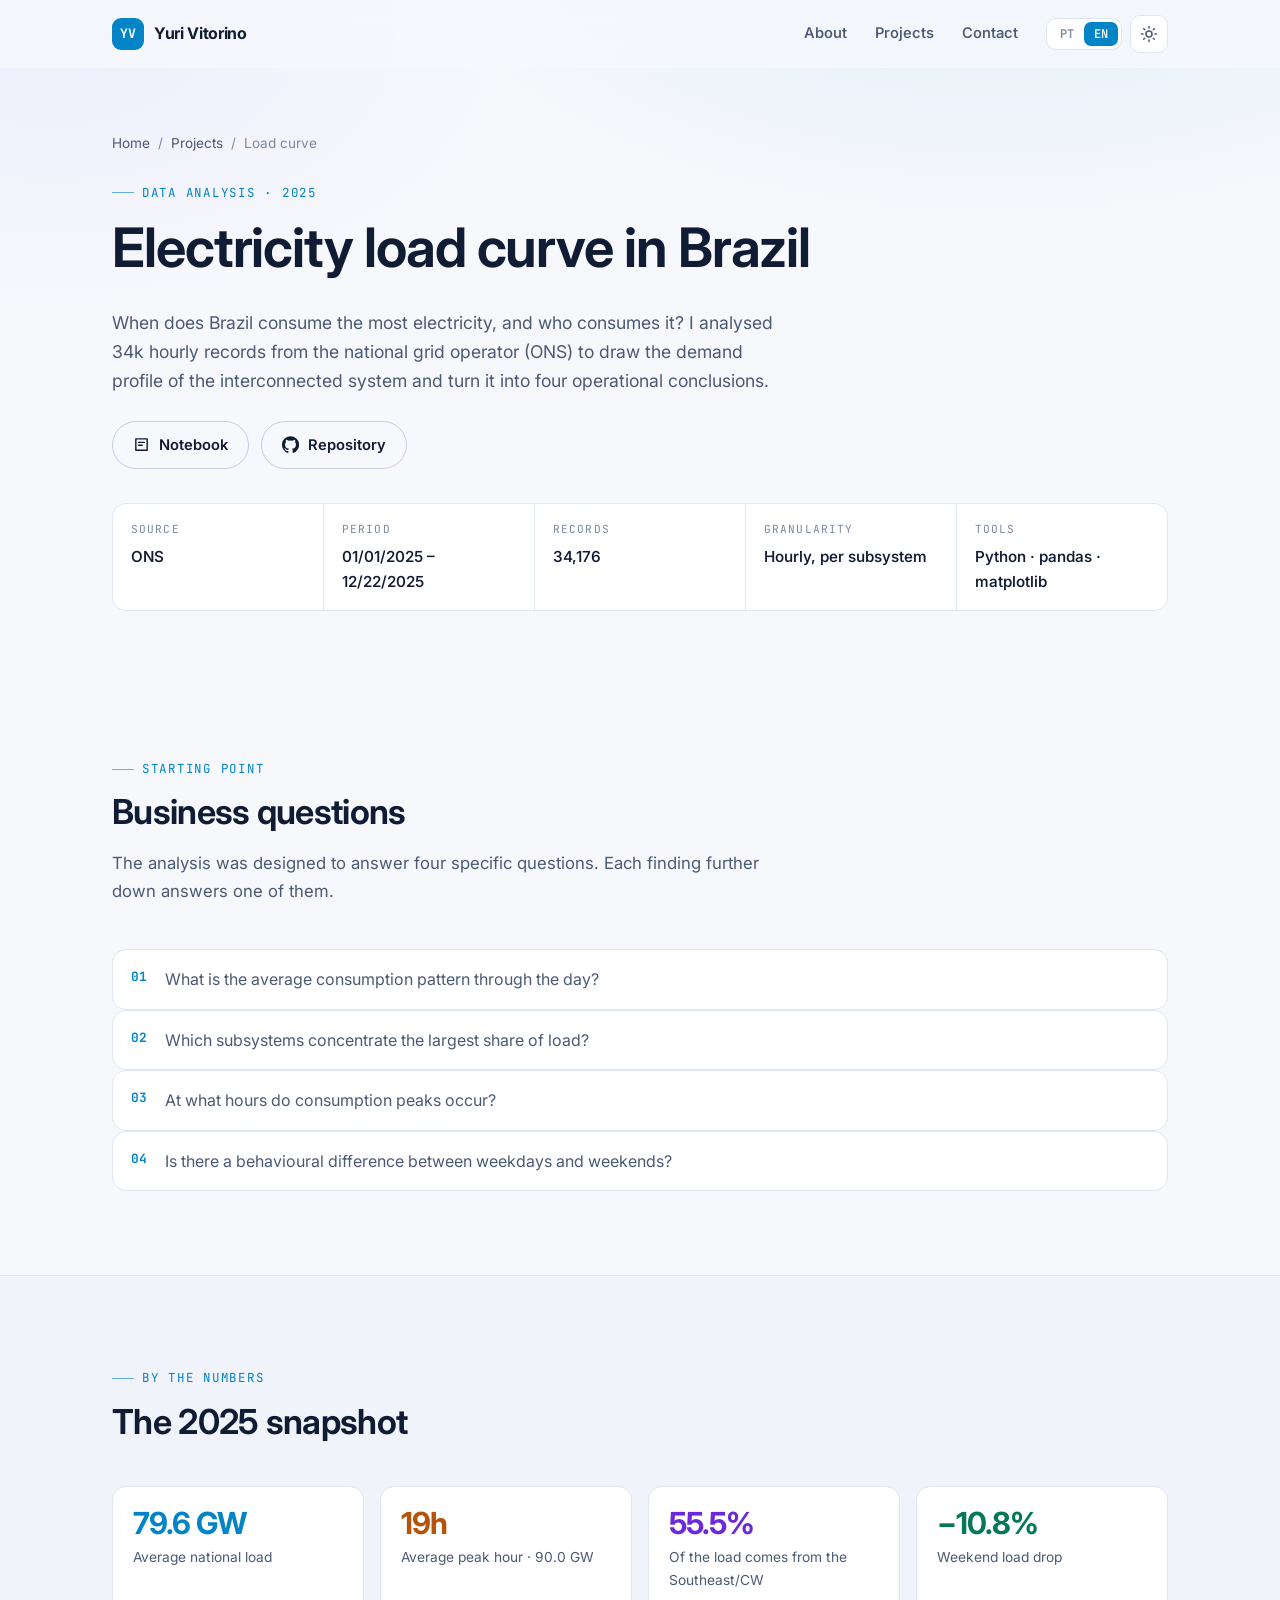
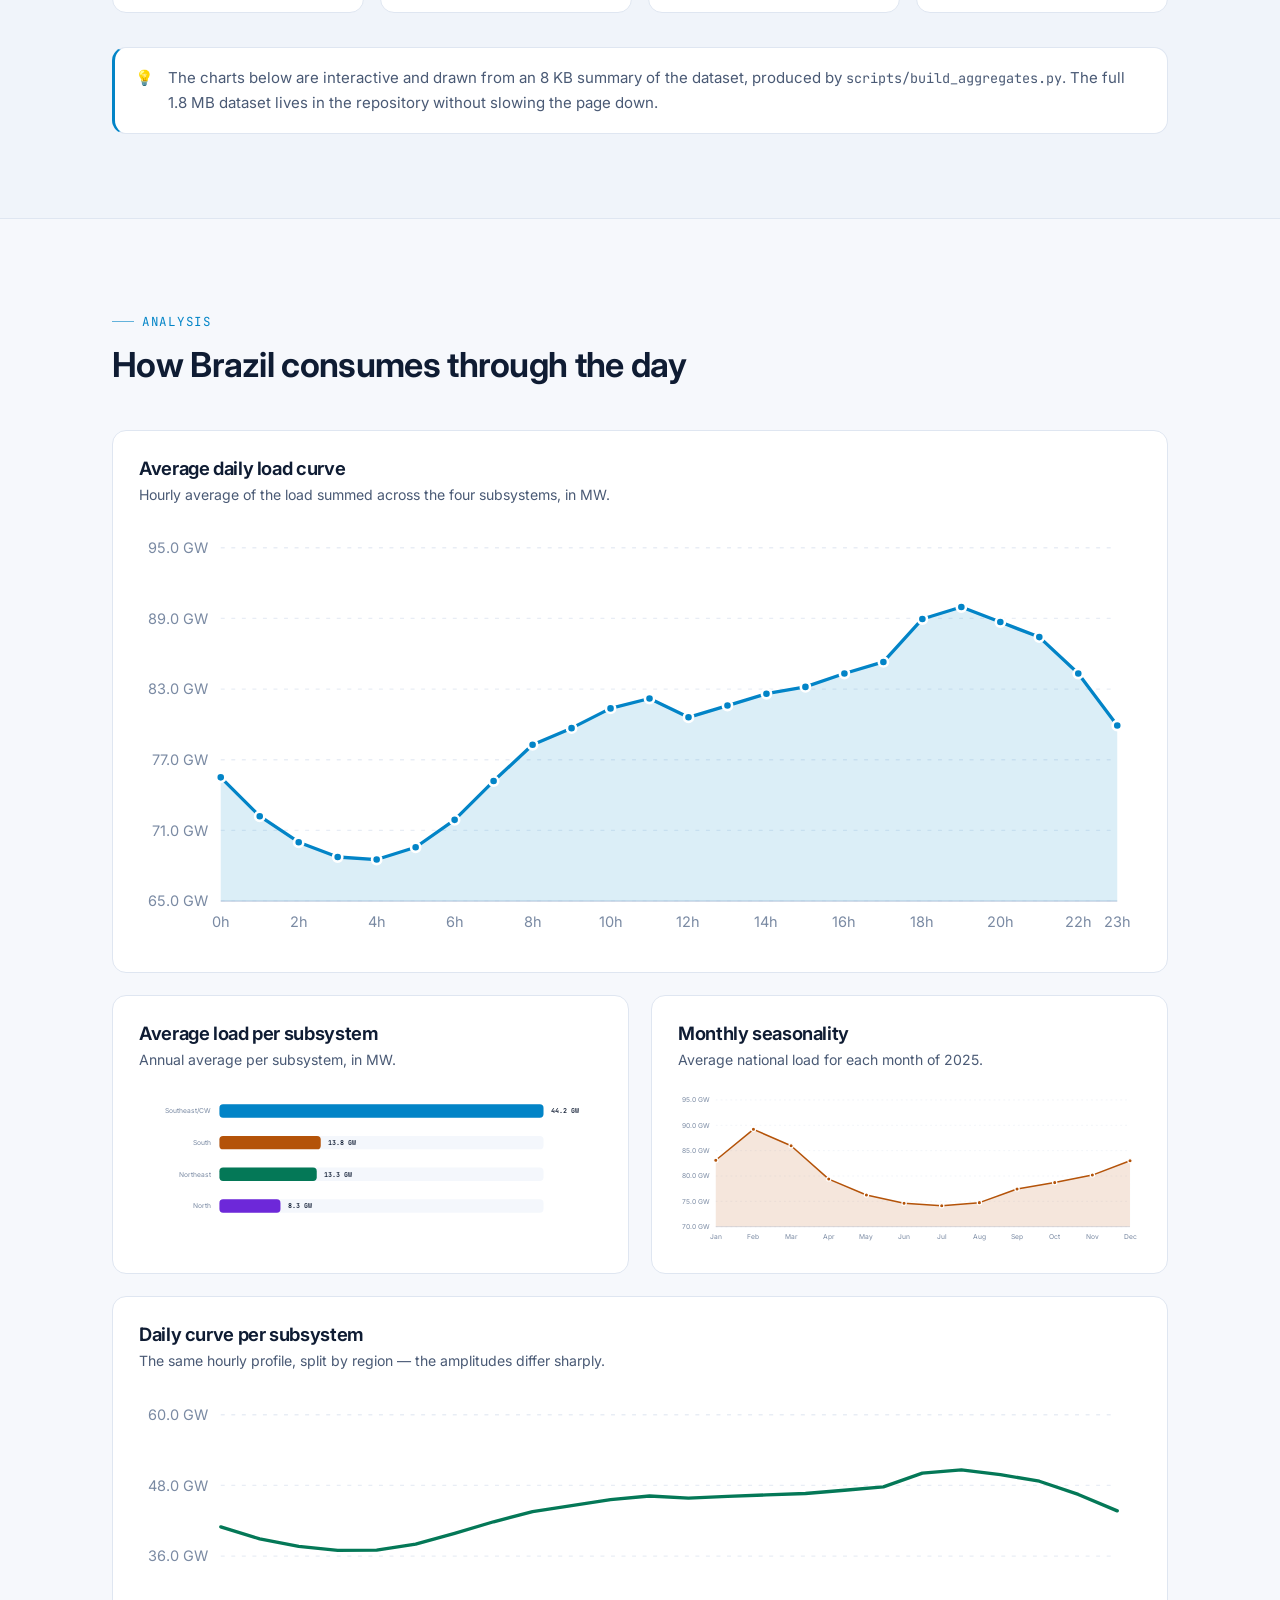
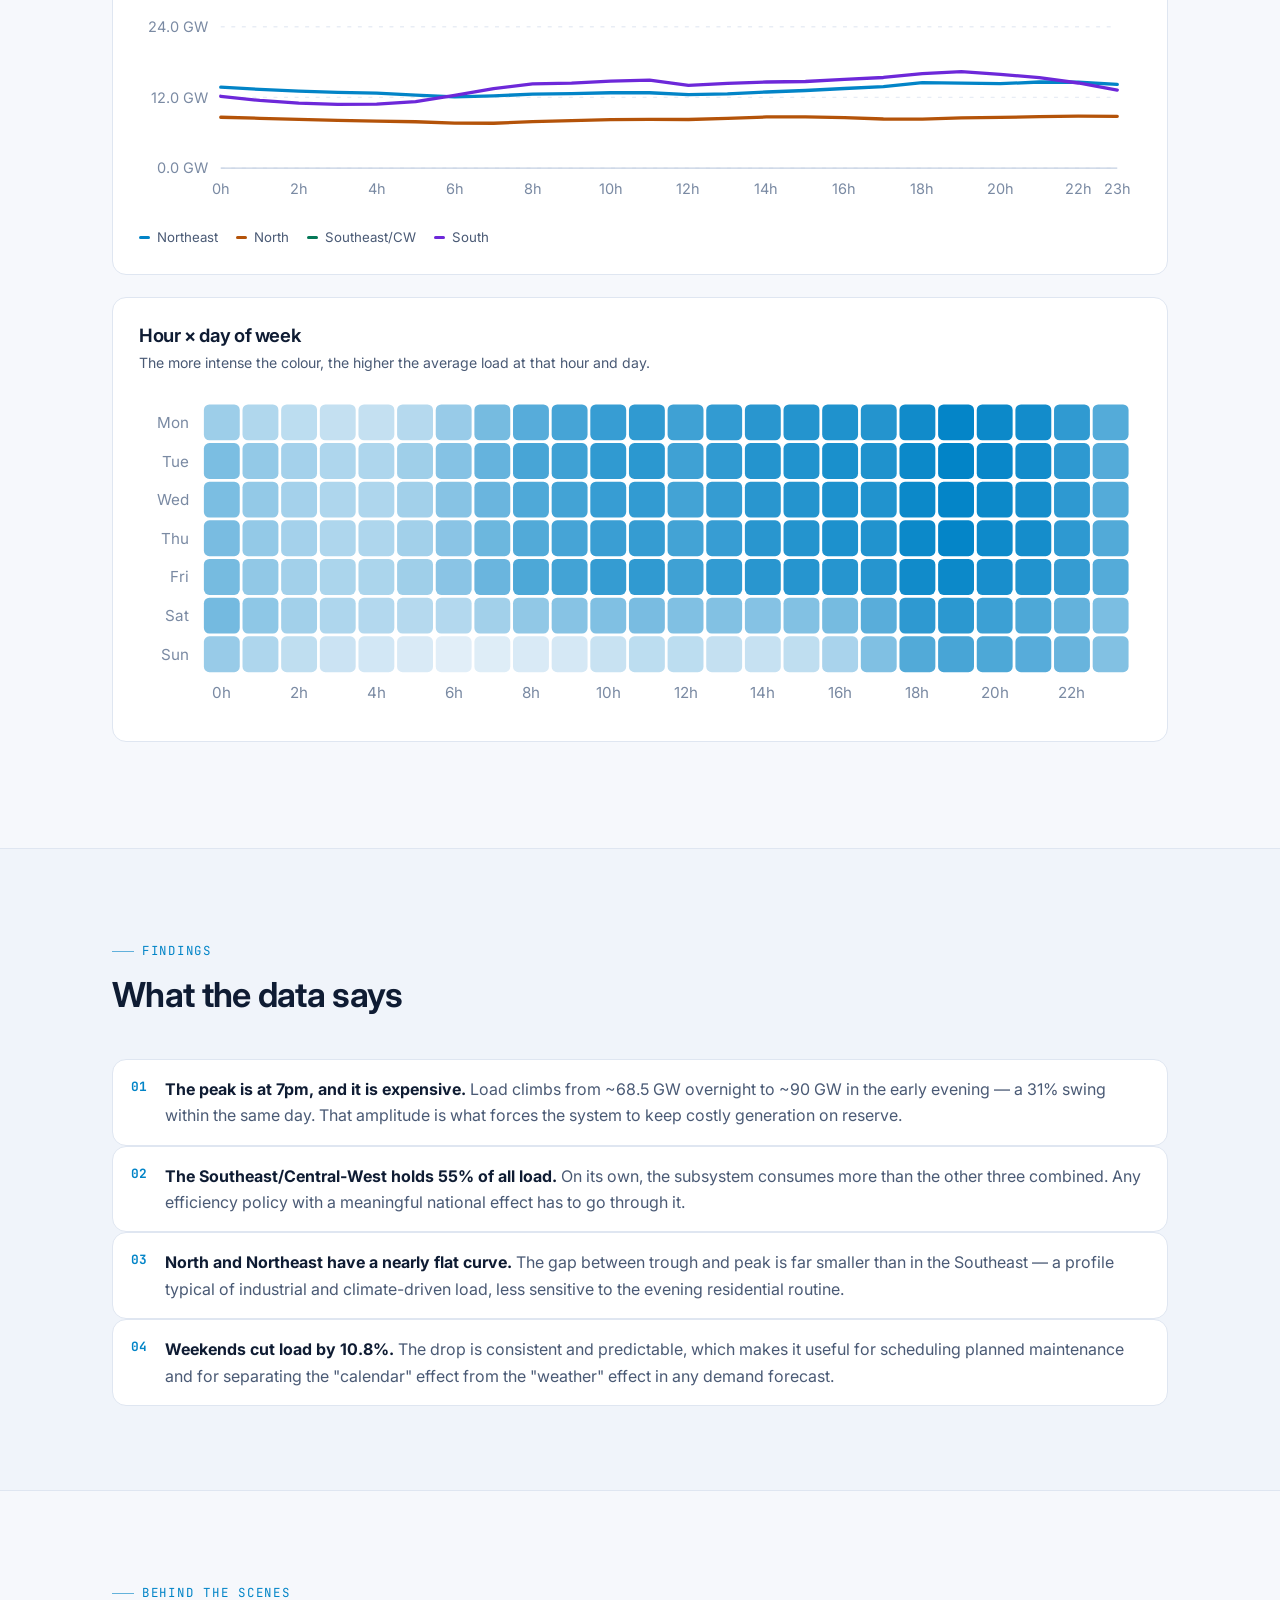
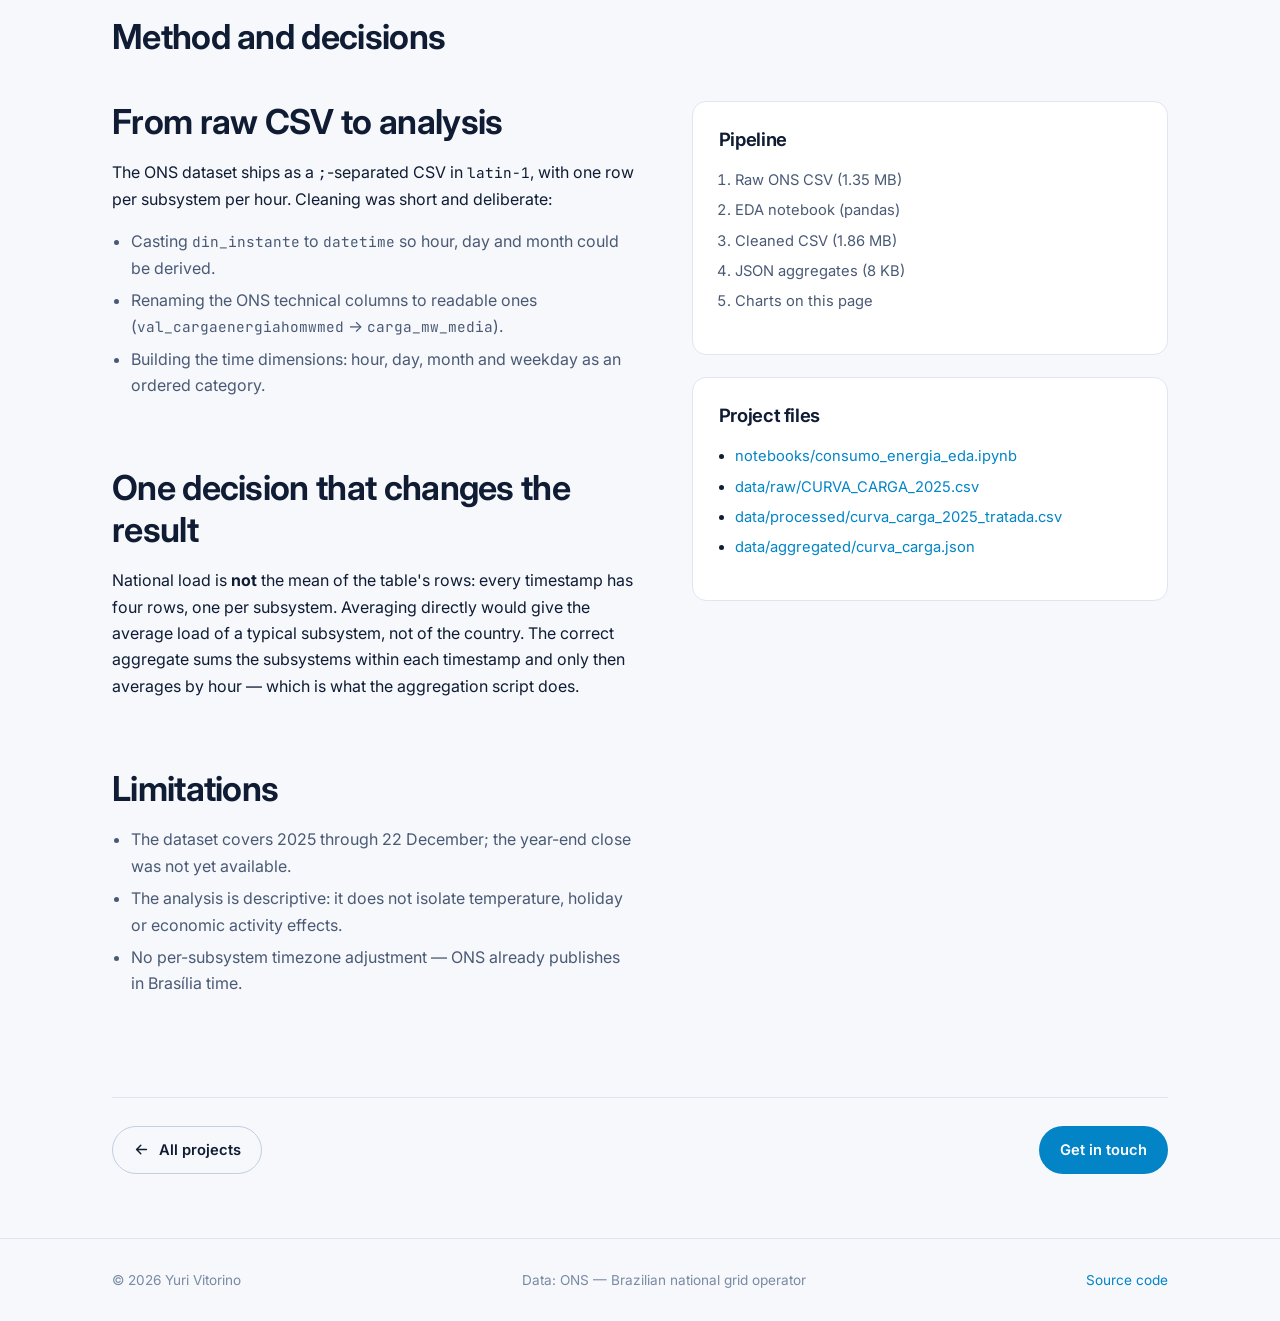
==== commit 1dec1c95: "Add the business questions section to the energy case study The previous version of the published pa" ====
--- a/projects/consumo-energia-brasil/index.html
+++ b/projects/consumo-energia-brasil/index.html
@@ -131,8 +131,40 @@
     </div>
   </section>
 
+  <!-- ================= PERGUNTAS ================= -->
+  <section class="section" id="perguntas">
+    <div class="container">
+      <div class="section__head">
+        <p class="eyebrow" data-pt="Ponto de partida" data-en="Starting point">Ponto de partida</p>
+        <h2 data-pt="Perguntas de negócio" data-en="Business questions">Perguntas de negócio</h2>
+        <p class="lead" data-lang="pt">
+          A análise foi desenhada para responder quatro perguntas específicas.
+          Cada conclusão mais adiante responde a uma delas.
+        </p>
+        <p class="lead" data-lang="en">
+          The analysis was designed to answer four specific questions.
+          Each finding further down answers one of them.
+        </p>
+      </div>
+
+      <ol class="insight-list" data-lang="pt">
+        <li>Qual é o padrão médio de consumo ao longo do dia?</li>
+        <li>Quais subsistemas concentram a maior carga elétrica?</li>
+        <li>Em quais horários ocorrem os picos de consumo?</li>
+        <li>Há diferença de comportamento entre dias úteis e fins de semana?</li>
+      </ol>
+
+      <ol class="insight-list" data-lang="en">
+        <li>What is the average consumption pattern through the day?</li>
+        <li>Which subsystems concentrate the largest share of load?</li>
+        <li>At what hours do consumption peaks occur?</li>
+        <li>Is there a behavioural difference between weekdays and weekends?</li>
+      </ol>
+    </div>
+  </section>
+
   <!-- ================= NÚMEROS ================= -->
-  <section class="section" id="numeros">
+  <section class="section section--alt" id="numeros">
     <div class="container">
       <div class="section__head">
         <p class="eyebrow" data-pt="Em números" data-en="By the numbers">Em números</p>
@@ -175,7 +207,7 @@
   </section>
 
   <!-- ================= GRÁFICOS ================= -->
-  <section class="section section--alt" id="analise">
+  <section class="section" id="analise">
     <div class="container">
       <div class="section__head">
         <p class="eyebrow" data-pt="Análise" data-en="Analysis">Análise</p>
@@ -233,7 +265,7 @@
   </section>
 
   <!-- ================= INSIGHTS ================= -->
-  <section class="section" id="conclusoes">
+  <section class="section section--alt" id="conclusoes">
     <div class="container">
       <div class="section__head">
         <p class="eyebrow" data-pt="Conclusões" data-en="Findings">Conclusões</p>
@@ -289,7 +321,7 @@
   </section>
 
   <!-- ================= MÉTODO ================= -->
-  <section class="section section--alt" id="metodo">
+  <section class="section" id="metodo">
     <div class="container">
       <div class="section__head">
         <p class="eyebrow" data-pt="Bastidores" data-en="Behind the scenes">Bastidores</p>
